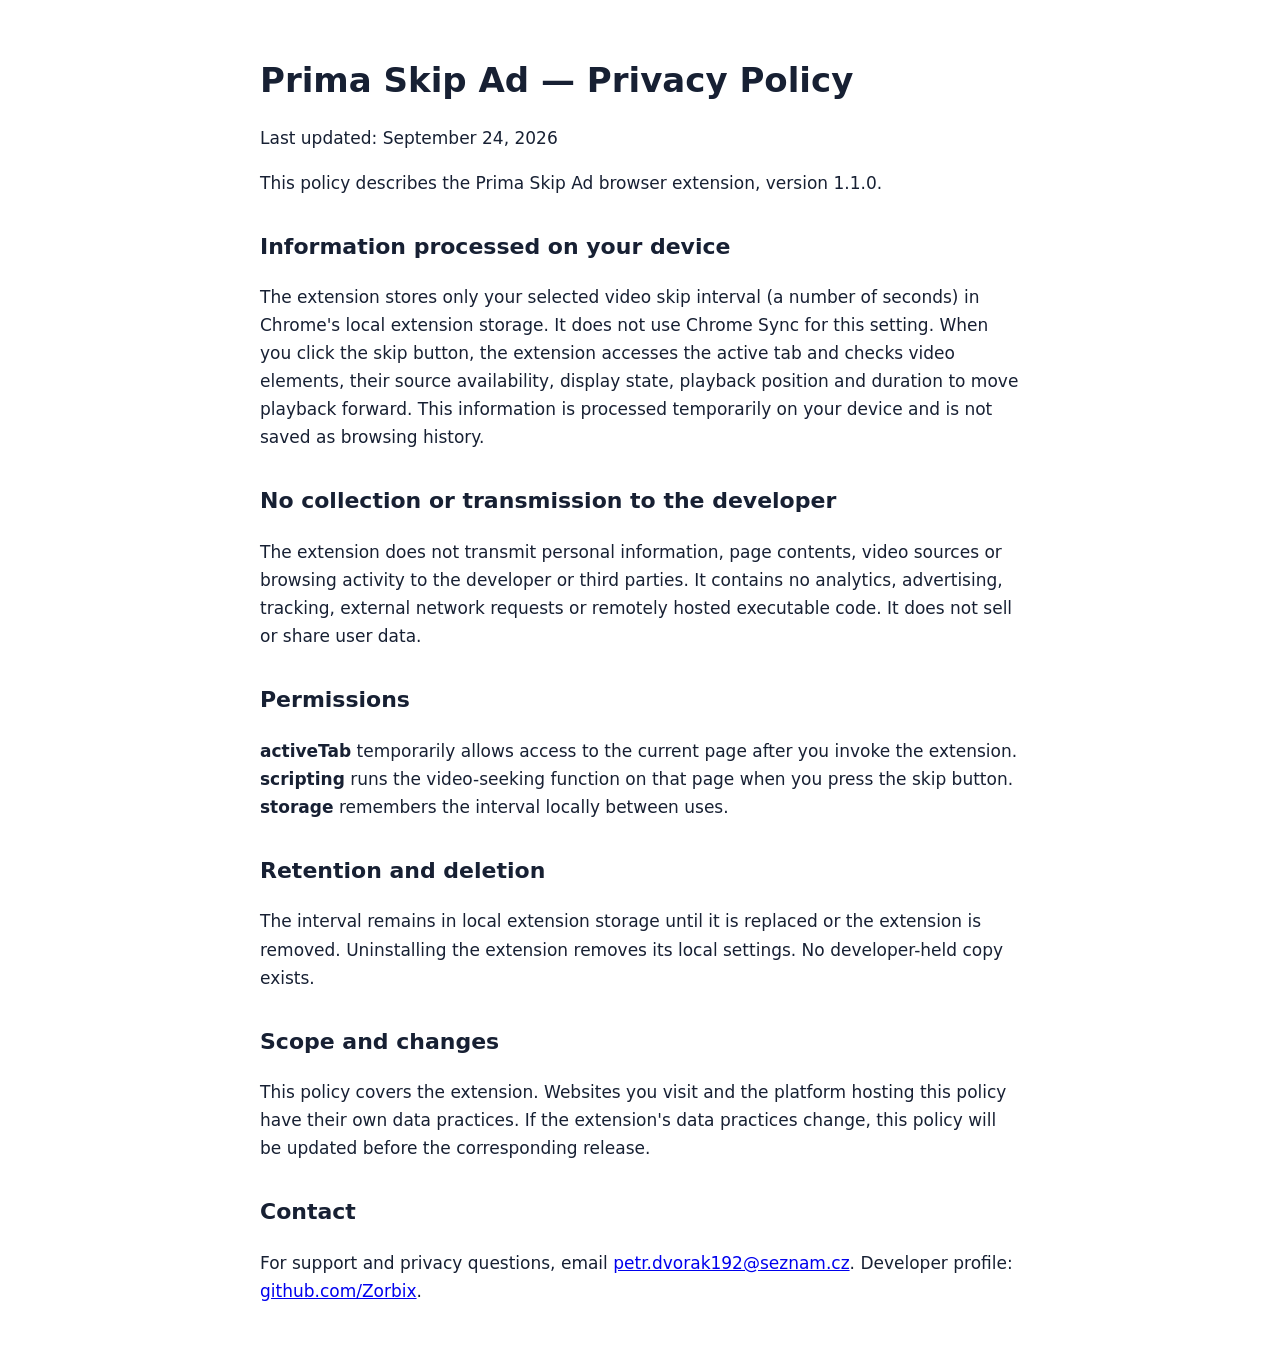
==== store/privacy/index.html @ ebc6dcc8 "Prepare Prima Skip Ad extension and Chrome Web Store materials" ====
<!doctype html><html lang="en"><head><meta charset="utf-8"><meta name="viewport" content="width=device-width,initial-scale=1"><title>Prima Skip Ad — Privacy Policy</title><style>body{max-width:760px;margin:60px auto;padding:0 24px;font:17px/1.65 system-ui,sans-serif;color:#172033}h1{line-height:1.2}h2{margin-top:32px;font-size:22px}</style></head><body>
<h1>Prima Skip Ad — Privacy Policy</h1><p>Last updated: September 24, 2026</p>
<p>This policy describes the Prima Skip Ad browser extension, version 1.1.0.</p>
<h2>Information processed on your device</h2><p>The extension stores only your selected video skip interval (a number of seconds) in Chrome's local extension storage. It does not use Chrome Sync for this setting. When you click the skip button, the extension accesses the active tab and checks video elements, their source availability, display state, playback position and duration to move playback forward. This information is processed temporarily on your device and is not saved as browsing history.</p>
<h2>No collection or transmission to the developer</h2><p>The extension does not transmit personal information, page contents, video sources or browsing activity to the developer or third parties. It contains no analytics, advertising, tracking, external network requests or remotely hosted executable code. It does not sell or share user data.</p>
<h2>Permissions</h2><p><strong>activeTab</strong> temporarily allows access to the current page after you invoke the extension. <strong>scripting</strong> runs the video-seeking function on that page when you press the skip button. <strong>storage</strong> remembers the interval locally between uses.</p>
<h2>Retention and deletion</h2><p>The interval remains in local extension storage until it is replaced or the extension is removed. Uninstalling the extension removes its local settings. No developer-held copy exists.</p>
<h2>Scope and changes</h2><p>This policy covers the extension. Websites you visit and the platform hosting this policy have their own data practices. If the extension's data practices change, this policy will be updated before the corresponding release.</p>
<h2>Contact</h2><p>For support and privacy questions, email <a href="mailto:petr.dvorak192@seznam.cz">petr.dvorak192@seznam.cz</a>. Developer profile: <a href="https://github.com/Zorbix">github.com/Zorbix</a>.</p>
</body></html>
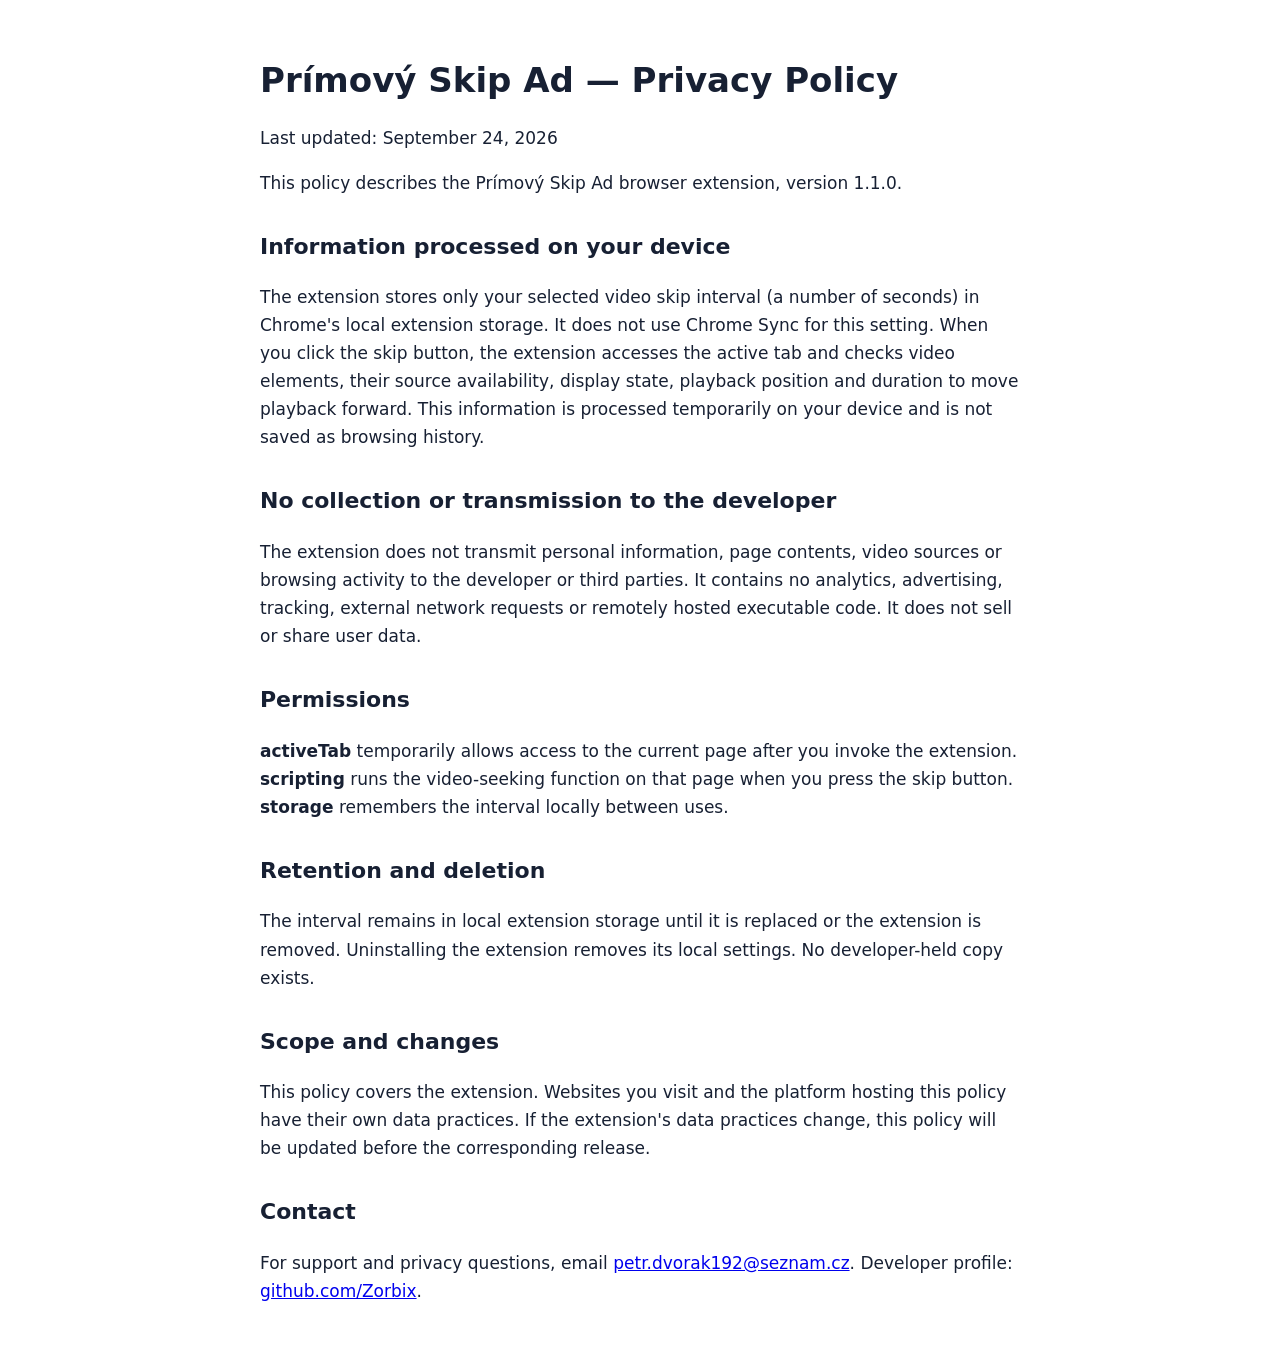
==== commit 858e170d: "name edit" ====
--- a/store/privacy/index.html
+++ b/store/privacy/index.html
@@ -1,6 +1,6 @@
-<!doctype html><html lang="en"><head><meta charset="utf-8"><meta name="viewport" content="width=device-width,initial-scale=1"><title>Prima Skip Ad — Privacy Policy</title><style>body{max-width:760px;margin:60px auto;padding:0 24px;font:17px/1.65 system-ui,sans-serif;color:#172033}h1{line-height:1.2}h2{margin-top:32px;font-size:22px}</style></head><body>
-<h1>Prima Skip Ad — Privacy Policy</h1><p>Last updated: September 24, 2026</p>
-<p>This policy describes the Prima Skip Ad browser extension, version 1.1.0.</p>
+<!doctype html><html lang="en"><head><meta charset="utf-8"><meta name="viewport" content="width=device-width,initial-scale=1"><title>Prímový Skip Ad — Privacy Policy</title><style>body{max-width:760px;margin:60px auto;padding:0 24px;font:17px/1.65 system-ui,sans-serif;color:#172033}h1{line-height:1.2}h2{margin-top:32px;font-size:22px}</style></head><body>
+<h1>Prímový Skip Ad — Privacy Policy</h1><p>Last updated: September 24, 2026</p>
+<p>This policy describes the Prímový Skip Ad browser extension, version 1.1.0.</p>
 <h2>Information processed on your device</h2><p>The extension stores only your selected video skip interval (a number of seconds) in Chrome's local extension storage. It does not use Chrome Sync for this setting. When you click the skip button, the extension accesses the active tab and checks video elements, their source availability, display state, playback position and duration to move playback forward. This information is processed temporarily on your device and is not saved as browsing history.</p>
 <h2>No collection or transmission to the developer</h2><p>The extension does not transmit personal information, page contents, video sources or browsing activity to the developer or third parties. It contains no analytics, advertising, tracking, external network requests or remotely hosted executable code. It does not sell or share user data.</p>
 <h2>Permissions</h2><p><strong>activeTab</strong> temporarily allows access to the current page after you invoke the extension. <strong>scripting</strong> runs the video-seeking function on that page when you press the skip button. <strong>storage</strong> remembers the interval locally between uses.</p>
